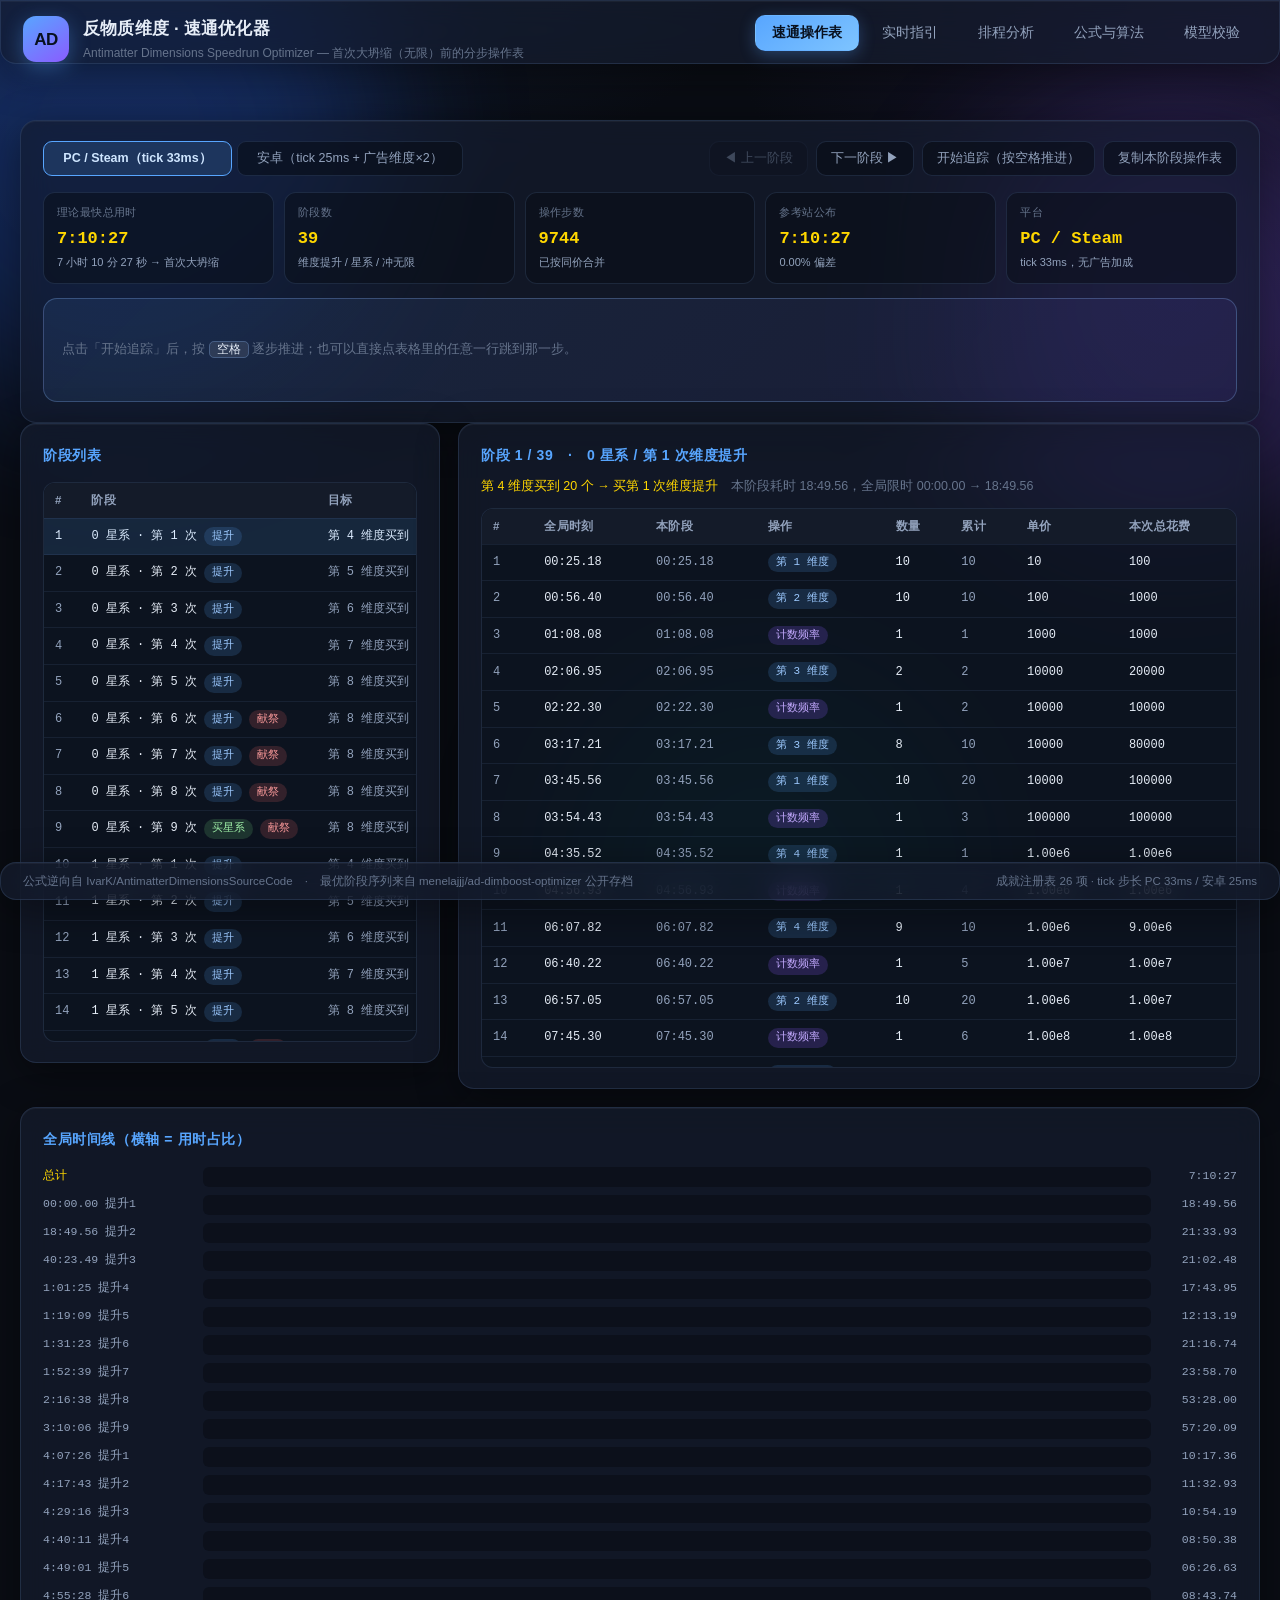
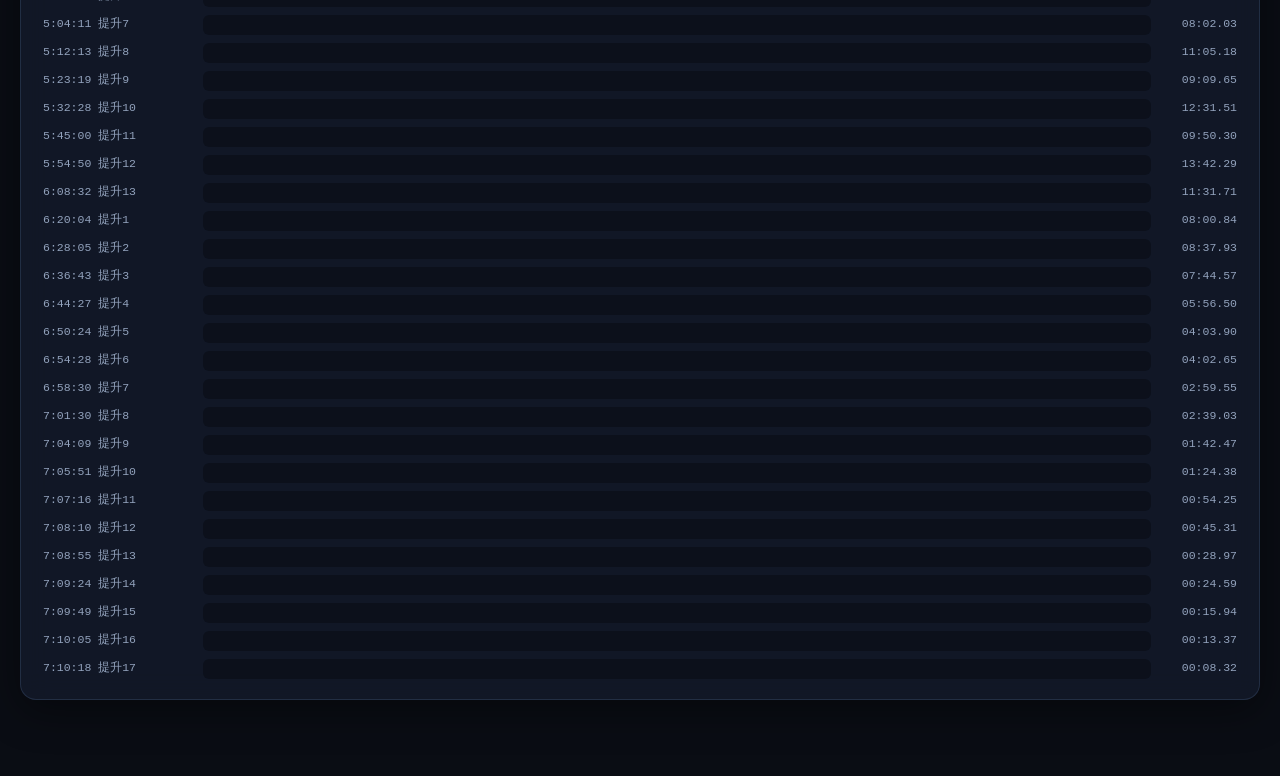
==== index.html @ b03a557e "feat: 反物质维度速通优化器 v1.0 - 基于 IvarK/AntimatterDimensionsSourceCode 逆向出首次大坍缩前的全部核心公式   (维度成本/倍率、tickspee" ====
<!DOCTYPE html>
<html lang="zh-CN">
<head>
<meta charset="utf-8" />
<meta name="viewport" content="width=device-width, initial-scale=1" />
<title>反物质维度 · 速通优化器 | AD Speedrun Optimizer</title>
<link rel="stylesheet" href="style.css" />
</head>
<body>
<div class="bg-orbs"><i></i><i></i><i></i></div>

<header class="topbar glass">
  <div class="brand">
    <span class="logo">AD</span>
    <div>
      <h1>反物质维度 · 速通优化器</h1>
      <p>Antimatter Dimensions Speedrun Optimizer — 首次大坍缩（无限）前的分步操作表</p>
    </div>
  </div>
  <nav class="tabs" id="tabs">
    <button class="tab active" data-tab="run">速通操作表</button>
    <button class="tab" data-tab="live">实时指引</button>
    <button class="tab" data-tab="route">排程分析</button>
    <button class="tab" data-tab="algo">公式与算法</button>
    <button class="tab" data-tab="verify">模型校验</button>
  </nav>
</header>

<main>
  <!-- ======================= 速通操作表（主功能） ======================= -->
  <section class="panel-tab active" id="tab-run">
    <div class="card glass wide">
      <div class="runhead">
        <div class="seg" id="rt_platform" data-group="platform">
          <button class="seg-btn active" data-val="pc">PC / Steam（tick 33ms）</button>
          <button class="seg-btn" data-val="mobile">安卓（tick 25ms + 广告维度×2）</button>
        </div>
        <div class="runbtns">
          <button class="ghost" id="rt_prev">◀ 上一阶段</button>
          <button class="ghost" id="rt_next">下一阶段 ▶</button>
          <button class="ghost" id="rt_trace">开始追踪（按空格推进）</button>
          <button class="ghost" id="rt_copy">复制本阶段操作表</button>
        </div>
      </div>
      <div id="rt_kpis" class="summary"></div>
      <div id="rt_now" class="nowbox"></div>
    </div>

    <div class="grid">
      <div class="card glass">
        <h2>阶段列表</h2>
        <div class="scroll tall" id="rt_stageTableWrap"><table id="rt_stageTable"></table></div>
      </div>
      <div class="card glass">
        <h2 id="rt_stageTitle"></h2>
        <p class="stagetarget" id="rt_stageGoal"></p>
        <div class="scroll tall" id="rt_actTableWrap"><table id="rt_actTable"></table></div>
      </div>
    </div>

    <div class="card glass wide">
      <h2>全局时间线（横轴 = 用时占比）</h2>
      <div id="rt_timeline" class="timeline empty">—</div>
    </div>
  </section>

  <!-- ======================= 实时指引 ======================= -->
  <section class="panel-tab" id="tab-live">
    <div class="grid">
      <div class="card glass">
        <h2>当前游戏状态</h2>
        <div class="field">
          <label>所在阶段</label>
          <div class="row">
            <div><label class="sub">已买星系</label><input type="number" id="liveG" value="0" min="0" max="6" /></div>
            <div><label class="sub">已买维度提升</label><input type="number" id="liveB" value="1" min="0" max="24" /></div>
          </div>
        </div>
        <div class="field">
          <label>阶段进度</label>
          <div class="seg" data-group="startMode">
            <button class="seg-btn active" data-val="fresh">阶段刚开始（推荐）</button>
            <button class="seg-btn" data-val="custom">填入当前实际数值</button>
          </div>
        </div>
        <div id="customState" class="hidden">
          <div class="field row">
            <div><label class="sub">反物质 AM</label><input type="text" id="liveAM" value="1e100" /></div>
            <div><label class="sub">已买计数频率</label><input type="number" id="liveT" value="0" min="0" /></div>
          </div>
          <div class="field"><label class="sub">各维度「已购买次数」（逗号分隔 1~8）</label>
            <input type="text" id="liveBought" value="10,10,10,10,0,0,0,0" /></div>
          <div class="field"><label class="sub">各维度「当前数量」（逗号分隔 1~8）</label>
            <input type="text" id="liveDims" value="10,10,10,10,0,0,0,0" /></div>
          <div class="field"><label class="sub">已累计献祭的第 1 维度总量</label>
            <input type="text" id="liveSac" value="0" /></div>
        </div>
        <div class="field">
          <label>本阶段目标</label>
          <select id="liveGoal">
            <option value="auto">自动（下一个维度提升）</option>
            <option value="dimboost">下一个维度提升</option>
            <option value="galaxy">买下一个星系</option>
            <option value="infinity">直接冲无限（1.797e308 AM）</option>
          </select>
        </div>
        <div class="field">
          <label>搜索强度</label>
          <div class="seg" data-group="liveEffort">
            <button class="seg-btn" data-val="0">快速</button>
            <button class="seg-btn active" data-val="1">标准</button>
            <button class="seg-btn" data-val="2">深度</button>
          </div>
        </div>
        <button class="primary" id="btnLive">计算后续最优操作</button>
        <p class="hint">输出的时刻是「从当前时刻起」的相对时间。此功能使用本工具自带的求解器，
          推导链路与「速通操作表」一致，但搜索强度低于参考站的分支搜索（后者是 C++ + GB 级内存），
          因此结果一般略慢 2~8%。</p>
      </div>

      <div class="card glass">
        <h2>后续操作序列</h2>
        <div id="liveSummary" class="summary empty">填入状态后点击计算</div>
        <div class="scroll tall" id="liveTableWrap"><table id="liveTable"></table></div>
      </div>
    </div>
  </section>

  <!-- ======================= 排程分析 ======================= -->
  <section class="panel-tab" id="tab-route">
    <div class="grid">
      <div class="card glass">
        <h2>独立求解参数</h2>
        <div class="field">
          <label>平台</label>
          <div class="seg" data-group="platform">
            <button class="seg-btn active" data-val="pc">PC / Steam</button>
            <button class="seg-btn" data-val="mobile">安卓</button>
          </div>
        </div>
        <div class="field">
          <label>求解强度</label>
          <div class="seg" data-group="effort">
            <button class="seg-btn active" data-val="-1">粗筛（快）</button>
            <button class="seg-btn" data-val="0">快速</button>
            <button class="seg-btn" data-val="1">标准</button>
          </div>
        </div>
        <div class="field row">
          <div><label>最大星系数</label><input type="number" id="maxG" value="3" min="1" max="6" /></div>
          <div><label>最大提升数</label><input type="number" id="maxB" value="14" min="4" max="24" /></div>
        </div>
        <button class="primary" id="btnSolveRoute">用自有模型独立求解排程</button>
        <div class="progress" id="routeProgress"><div class="bar"></div><span class="label">待机</span></div>
        <p class="hint">这一栏用本工具逆向出的公式 + 局部搜索<strong>独立</strong>求解，用来交叉验证操作表所采用的排程
          （哪一次维度提升后买星系）。它不参与生成操作表 —— 操作表用的是参考站公开的最优阶段序列。</p>
      </div>

      <div class="card glass">
        <h2>自有模型求得的路线</h2>
        <div id="routeSummary" class="summary empty">点击左侧按钮开始求解</div>
        <div class="scroll" id="routeTableWrap"><table id="routeTable"></table></div>
      </div>
    </div>

    <div class="card glass wide">
      <h2>时间线</h2>
      <div id="timeline" class="timeline empty">求解后显示各阶段耗时分布</div>
    </div>
  </section>

  <!-- ======================= 公式与算法 ======================= -->
  <section class="panel-tab" id="tab-algo">
    <div class="card glass wide" id="algoContent"></div>
  </section>

  <!-- ======================= 模型校验 ======================= -->
  <section class="panel-tab" id="tab-verify">
    <div class="card glass wide">
      <h2>模型校验</h2>
      <p class="hint">把模型算出的数值与两类外部数据对拍：①《反物质维度安卓通关攻略》里玩家记录的真实游戏数值；
        ②参考优化器 menelajjj/ad-dimboost-optimizer 的公开存档。</p>
      <button class="primary" id="btnVerify">运行校验</button>
      <div id="verifyOut"></div>
    </div>
  </section>
</main>

<footer class="glass">
  <span>公式逆向自 IvarK/AntimatterDimensionsSourceCode　·　最优阶段序列来自 menelajjj/ad-dimboost-optimizer 公开存档</span>
  <span id="footStat"></span>
</footer>

<script src="js/model.js"></script>
<script src="js/strategies.js"></script>
<script src="js/solver.js"></script>
<script src="js/verify.js"></script>
<script src="js/refdata.js"></script>
<script src="js/runplan.js"></script>
<script src="js/app.js"></script>
<script src="js/runtab.js"></script>
</body>
</html>
---- style.css ----
/* ===== AD Speedrun Optimizer — dark glassmorphism ===== */
:root{
  --bg:#0a0d14;
  --bg2:#0f1420;
  --panel:rgba(22,29,45,.72);
  --panel-solid:#161d2d;
  --stroke:rgba(120,160,220,.16);
  --stroke-strong:rgba(120,160,220,.34);
  --txt:#e6edf7;
  --txt-dim:#93a3bd;
  --txt-mute:#66748c;
  --accent:#58a6ff;
  --accent2:#7ee787;
  --gold:#ffd700;
  --red:#ff6b6b;
  --green:#3fb950;
  --radius:16px;
  --mono:'JetBrains Mono','Cascadia Code',Consolas,'SF Mono',Menlo,monospace;
}
*{box-sizing:border-box}
html,body{margin:0;padding:0}
body{
  background:radial-gradient(1200px 800px at 12% -10%,#16233d 0%,transparent 60%),
             radial-gradient(1000px 700px at 100% 0%,#1a1630 0%,transparent 55%),
             var(--bg);
  color:var(--txt);
  font:14px/1.6 -apple-system,BlinkMacSystemFont,'Segoe UI','PingFang SC','Microsoft YaHei',sans-serif;
  min-height:100vh;
  padding-bottom:56px;
}
.bg-orbs{position:fixed;inset:0;z-index:0;overflow:hidden;pointer-events:none}
.bg-orbs i{position:absolute;border-radius:50%;filter:blur(80px);opacity:.28}
.bg-orbs i:nth-child(1){width:520px;height:520px;background:#2b6cff;left:-140px;top:-120px}
.bg-orbs i:nth-child(2){width:420px;height:420px;background:#8a5cff;right:-100px;top:120px}
.bg-orbs i:nth-child(3){width:380px;height:380px;background:#0e7f6a;left:45%;bottom:-160px}

.glass{
  background:var(--panel);
  border:1px solid var(--stroke);
  border-radius:var(--radius);
  backdrop-filter:blur(14px) saturate(140%);
  -webkit-backdrop-filter:blur(14px) saturate(140%);
  box-shadow:0 10px 40px rgba(0,0,0,.42),inset 0 1px 0 rgba(255,255,255,.045);
}
main{position:relative;z-index:1;max-width:1360px;margin:0 auto;padding:18px 20px 0}

/* ---------- top bar ---------- */
.topbar{
  position:sticky;top:0;z-index:5;margin:0;padding:14px 22px 0;
  border-radius:0 0 var(--radius) var(--radius);
  display:flex;flex-wrap:wrap;gap:14px;align-items:center;justify-content:space-between;
}
.brand{display:flex;gap:14px;align-items:center}
.logo{
  width:46px;height:46px;border-radius:13px;display:grid;place-items:center;
  background:linear-gradient(145deg,#58a6ff,#8a5cff);color:#08111f;font-weight:800;font-size:17px;
  letter-spacing:-.5px;box-shadow:0 6px 20px rgba(88,166,255,.35)
}
.topbar h1{margin:0;font-size:17px;letter-spacing:.2px}
.topbar p{margin:2px 0 0;font-size:12px;color:var(--txt-mute)}
.tabs{display:flex;gap:6px;padding-bottom:12px}
.tab{
  background:transparent;border:1px solid transparent;color:var(--txt-dim);
  padding:8px 16px;border-radius:10px;cursor:pointer;font-size:13.5px;font-family:inherit;
  transition:.16s
}
.tab:hover{color:var(--txt);background:rgba(88,166,255,.08)}
.tab.active{color:#08111f;background:linear-gradient(145deg,#58a6ff,#7ec4ff);font-weight:600;
  box-shadow:0 4px 16px rgba(88,166,255,.3)}

/* ---------- layout ---------- */
.panel-tab{display:none;padding:20px 0}
.panel-tab.active{display:block}
.grid{display:grid;grid-template-columns:minmax(340px,420px) 1fr;gap:18px;align-items:start}
@media(max-width:1020px){.grid{grid-template-columns:1fr}}
.card{padding:20px 22px}
.card.wide{margin-top:18px}
.card h2{margin:0 0 16px;font-size:14px;font-weight:600;color:var(--accent);
  letter-spacing:.6px;text-transform:uppercase}
.field{margin-bottom:14px}
.field.row{display:flex;gap:12px}
.field.row>div{flex:1}
label{display:block;font-size:12px;color:var(--txt-dim);margin-bottom:6px}
label.sub{color:var(--txt-mute);font-size:11.5px}
input,select{
  width:100%;padding:9px 12px;border-radius:10px;font-family:inherit;font-size:13px;
  background:rgba(8,12,20,.66);border:1px solid var(--stroke);color:var(--txt);outline:none;
  transition:.15s
}
input:focus,select:focus{border-color:var(--accent);box-shadow:0 0 0 3px rgba(88,166,255,.14)}
input[type=number]{font-family:var(--mono)}
.seg{display:flex;gap:5px;flex-wrap:wrap}
.seg-btn{
  flex:1 1 auto;min-width:78px;padding:8px 10px;border-radius:9px;cursor:pointer;font-family:inherit;
  font-size:12.5px;background:rgba(8,12,20,.55);border:1px solid var(--stroke);color:var(--txt-dim);
  transition:.15s
}
.seg-btn:hover{color:var(--txt);border-color:var(--stroke-strong)}
.seg-btn.active{background:rgba(88,166,255,.16);border-color:var(--accent);color:#cfe6ff;font-weight:600}
button.primary{
  width:100%;padding:12px;border-radius:11px;border:none;cursor:pointer;font-family:inherit;
  font-size:14px;font-weight:700;color:#08111f;margin-top:4px;
  background:linear-gradient(145deg,#58a6ff,#7ee787);
  box-shadow:0 8px 26px rgba(88,166,255,.3);transition:.16s
}
button.primary:hover{transform:translateY(-1px);box-shadow:0 12px 32px rgba(88,166,255,.42)}
button.primary:disabled{opacity:.5;cursor:not-allowed;transform:none}
.hint{font-size:11.5px;color:var(--txt-mute);margin:12px 0 0;line-height:1.65}
.hidden{display:none}

/* ---------- progress ---------- */
.progress{height:6px;border-radius:6px;background:rgba(8,12,20,.7);margin-top:14px;position:relative;overflow:hidden}
.progress .bar{position:absolute;inset:0;width:0%;background:linear-gradient(90deg,#58a6ff,#7ee787);transition:width .2s}
.progress .label{display:block;font-size:11.5px;color:var(--txt-mute);margin-top:7px}

/* ---------- summary ---------- */
.summary{margin-bottom:14px}
.summary.empty{color:var(--txt-mute);font-size:13px;padding:26px 0;text-align:center}
.kpis{display:grid;grid-template-columns:repeat(auto-fit,minmax(140px,1fr));gap:10px}
.kpi{background:rgba(8,12,20,.5);border:1px solid var(--stroke);border-radius:12px;padding:11px 13px}
.kpi .k{font-size:11px;color:var(--txt-mute);letter-spacing:.4px}
.kpi .v{font-family:var(--mono);font-size:17px;color:var(--gold);margin-top:3px;font-weight:600}
.kpi .s{font-size:11px;color:var(--txt-dim);margin-top:2px}

/* ---------- tables ---------- */
.scroll{max-height:420px;overflow:auto;border-radius:12px;border:1px solid var(--stroke);background:rgba(8,12,20,.34)}
.scroll.tall{max-height:560px}
table{width:100%;border-collapse:collapse;font-size:12.5px}
th,td{padding:8px 11px;text-align:left;border-bottom:1px solid rgba(120,160,220,.1);white-space:nowrap}
th{position:sticky;top:0;background:#141b29;color:var(--txt-dim);font-weight:600;font-size:11.5px;
  letter-spacing:.4px;z-index:1}
td{font-family:var(--mono);font-size:12px}
td.dim{color:var(--txt-dim)}
tr:hover td{background:rgba(88,166,255,.06)}
.tag{display:inline-block;padding:1px 8px;border-radius:20px;font-size:11px;font-family:inherit}
.tag.boost{background:rgba(88,166,255,.16);color:#9dcaff}
.tag.galaxy{background:rgba(126,231,135,.16);color:#9ff0a8}
.tag.inf{background:rgba(255,215,0,.16);color:var(--gold)}
.tag.sac{background:rgba(255,107,107,.16);color:#ff9d9d}
.tag.tick{background:rgba(138,92,255,.2);color:#c3aaff}

/* ---------- timeline ---------- */
.timeline{display:flex;flex-direction:column;gap:8px}
.tl-row{display:flex;align-items:center;gap:10px;font-size:12px}
.tl-name{width:150px;color:var(--txt-dim);font-family:var(--mono);font-size:11.5px;flex-shrink:0}
.tl-track{flex:1;height:20px;background:rgba(8,12,20,.55);border-radius:6px;overflow:hidden;position:relative}
.tl-fill{height:100%;border-radius:6px;background:linear-gradient(90deg,rgba(88,166,255,.85),rgba(138,92,255,.85))}
.tl-val{width:76px;text-align:right;font-family:var(--mono);font-size:11.5px;color:var(--txt-dim);flex-shrink:0}
.tl-row.total .tl-fill{background:linear-gradient(90deg,#ffd700,#ffa500)}
.tl-row.total .tl-name{color:var(--gold)}

/* ---------- verify / algo ---------- */
.vt-title{font-size:13px;color:var(--accent);margin:18px 0 8px;font-weight:600}
.vt-title:first-child{margin-top:4px}
.ok{color:var(--green)}.bad{color:var(--red)}
#algoContent h3{font-size:13.5px;color:var(--gold);margin:22px 0 8px}
#algoContent h3:first-child{margin-top:0}
#algoContent p,#algoContent li{font-size:13px;color:var(--txt-dim)}
#algoContent code{font-family:var(--mono);font-size:12px;background:rgba(88,166,255,.12);
  padding:1.5px 6px;border-radius:5px;color:#a8d1ff}
#algoContent pre{background:rgba(5,8,14,.7);border:1px solid var(--stroke);border-radius:12px;
  padding:14px 16px;overflow:auto;font-family:var(--mono);font-size:12px;line-height:1.7;color:#c9d7ea}
#algoContent table{margin:10px 0}
#algoContent td,#algoContent th{white-space:normal}
#algoContent td:first-child{color:#a8d1ff;font-size:12px}

footer{
  position:fixed;bottom:0;left:0;right:0;z-index:4;display:flex;justify-content:space-between;
  gap:12px;padding:9px 22px;font-size:11.5px;color:var(--txt-mute);border-radius:0;
  border-left:none;border-right:none;border-bottom:none;
}
::-webkit-scrollbar{width:9px;height:9px}
::-webkit-scrollbar-track{background:transparent}
::-webkit-scrollbar-thumb{background:rgba(120,160,220,.22);border-radius:6px}
::-webkit-scrollbar-thumb:hover{background:rgba(120,160,220,.36)}

/* ===== 速通操作表 ===== */
.runhead{display:flex;flex-wrap:wrap;gap:12px;justify-content:space-between;align-items:center;margin-bottom:16px}
.runhead .seg{flex:1 1 320px;max-width:420px}
.runbtns{display:flex;gap:8px;flex-wrap:wrap}
button.ghost{
  padding:8px 14px;border-radius:10px;cursor:pointer;font-family:inherit;font-size:12.5px;
  background:rgba(8,12,20,.55);border:1px solid var(--stroke);color:var(--txt-dim);transition:.15s
}
button.ghost:hover:not(:disabled){color:var(--txt);border-color:var(--accent);background:rgba(88,166,255,.1)}
button.ghost:disabled{opacity:.35;cursor:not-allowed}
button.ghost.on{background:rgba(126,231,135,.16);border-color:var(--accent2);color:#b8f3bf;font-weight:600}

.nowbox{
  display:flex;flex-direction:column;gap:5px;padding:16px 18px;border-radius:14px;min-height:104px;justify-content:center;
  background:linear-gradient(135deg,rgba(88,166,255,.1),rgba(138,92,255,.08));
  border:1px solid var(--stroke-strong)
}
.now-idle{color:var(--txt-mute);font-size:13px}
.now-step{font-size:11.5px;color:var(--txt-mute);letter-spacing:.6px}
.now-act{font-size:21px;font-weight:700;color:#fff}
.now-act b{color:var(--gold)}
.now-meta{font-size:12.5px;color:var(--txt-dim)}
.now-meta b{color:var(--accent);font-family:var(--mono)}
kbd{font-family:var(--mono);font-size:11.5px;padding:1px 7px;border-radius:5px;
  background:rgba(255,255,255,.09);border:1px solid var(--stroke-strong);color:var(--txt)}

.stagetarget{font-size:12.5px;color:var(--gold);margin:-6px 0 12px;line-height:1.6}
.stagetarget .dim{color:var(--txt-mute);font-weight:400}

table tr.stage-row{cursor:pointer}
table tr.stage-row.sel td{background:rgba(88,166,255,.13);color:#dcecff}
table tr.stage-row:hover td{background:rgba(88,166,255,.08)}
table tr.act-row{cursor:pointer}
table tr.act-row.cur td{background:linear-gradient(90deg,rgba(255,215,0,.2),rgba(255,215,0,.05));
  color:#fff;font-weight:600;box-shadow:inset 3px 0 0 var(--gold)}
.tl-fill.fill-gal{background:linear-gradient(90deg,rgba(126,231,135,.9),rgba(63,185,80,.85))}
.tl-fill.fill-inf{background:linear-gradient(90deg,#ffd700,#ff9d3d)}
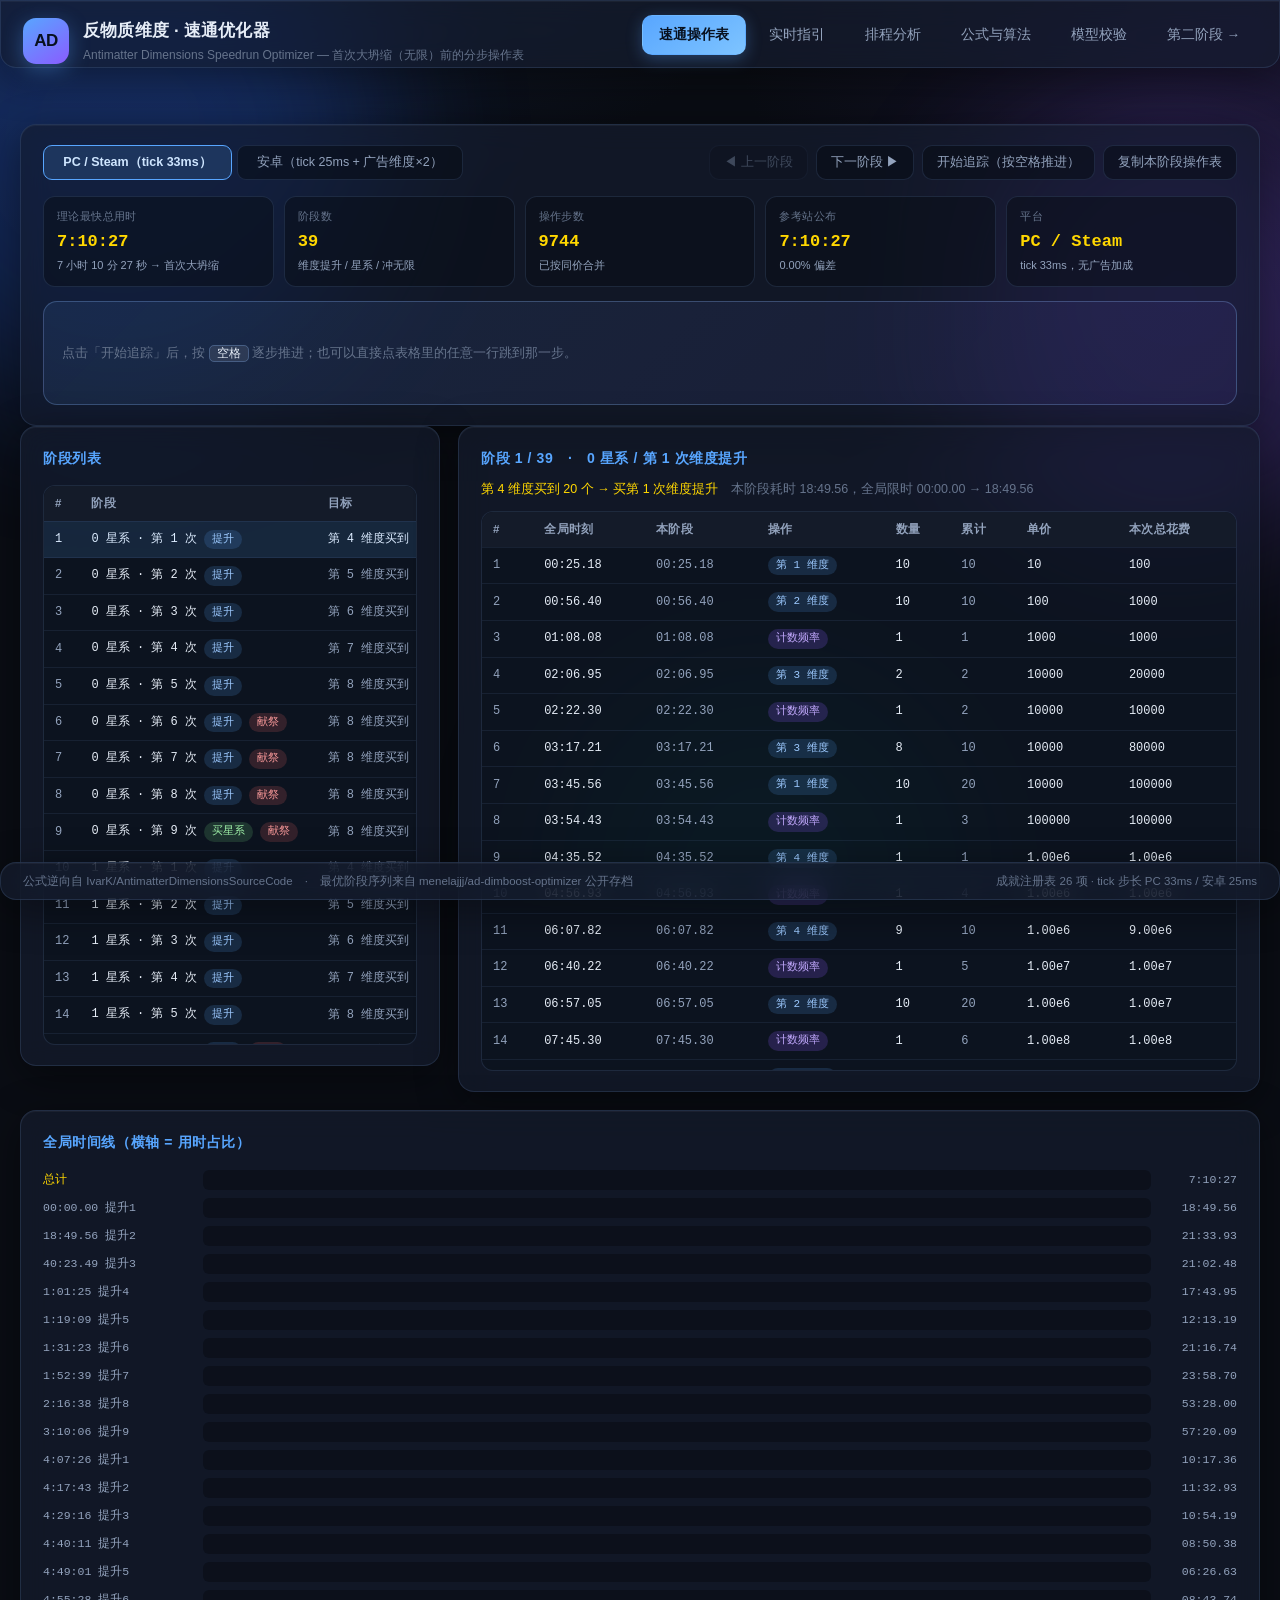
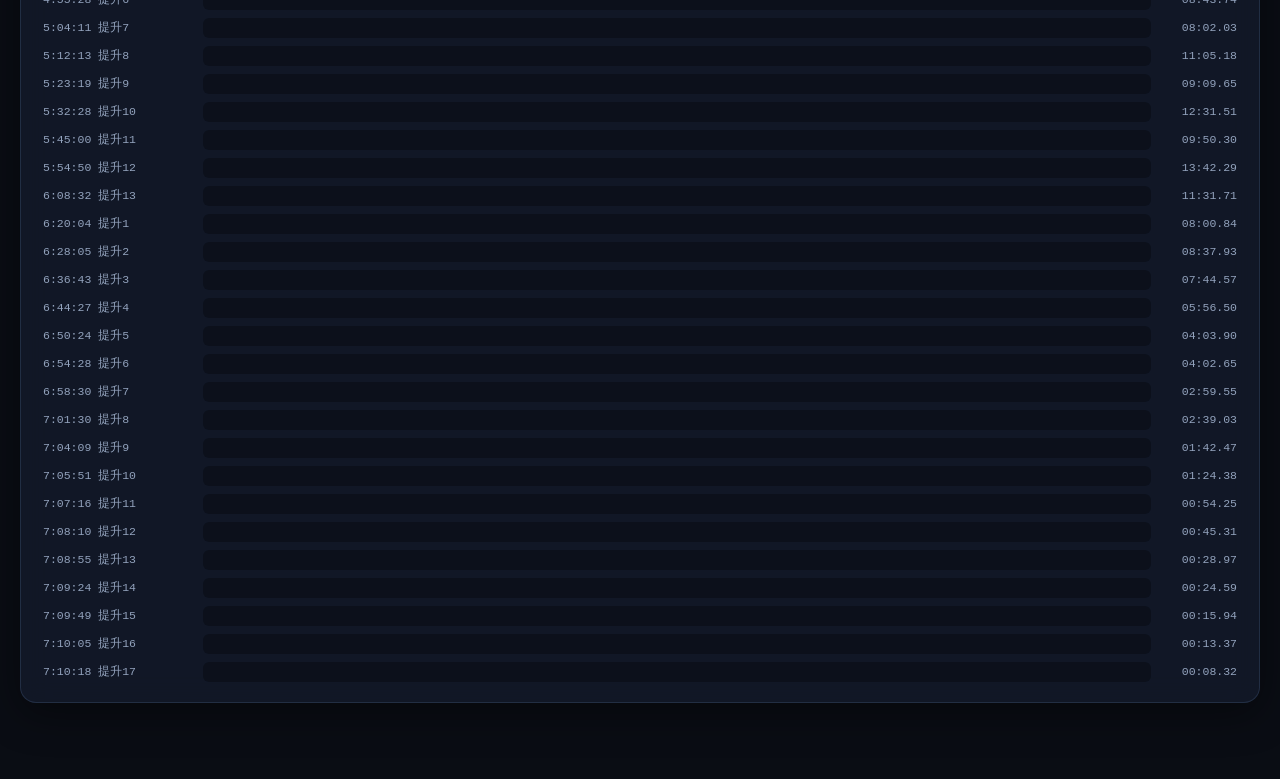
==== commit fbad26b2: "feat(stage2): 新增第二阶段「首次无限 → 首次永恒」里程碑分段与优化 里程碑来源: - 游戏内置速通里程碑 src/core/secret-formula/speedrun-milest" ====
--- a/index.html
+++ b/index.html
@@ -1,203 +1,204 @@
-<!DOCTYPE html>
-<html lang="zh-CN">
-<head>
-<meta charset="utf-8" />
-<meta name="viewport" content="width=device-width, initial-scale=1" />
-<title>反物质维度 · 速通优化器 | AD Speedrun Optimizer</title>
-<link rel="stylesheet" href="style.css" />
-</head>
-<body>
-<div class="bg-orbs"><i></i><i></i><i></i></div>
-
-<header class="topbar glass">
-  <div class="brand">
-    <span class="logo">AD</span>
-    <div>
-      <h1>反物质维度 · 速通优化器</h1>
-      <p>Antimatter Dimensions Speedrun Optimizer — 首次大坍缩（无限）前的分步操作表</p>
-    </div>
-  </div>
-  <nav class="tabs" id="tabs">
-    <button class="tab active" data-tab="run">速通操作表</button>
-    <button class="tab" data-tab="live">实时指引</button>
-    <button class="tab" data-tab="route">排程分析</button>
-    <button class="tab" data-tab="algo">公式与算法</button>
-    <button class="tab" data-tab="verify">模型校验</button>
-  </nav>
-</header>
-
-<main>
-  <!-- ======================= 速通操作表（主功能） ======================= -->
-  <section class="panel-tab active" id="tab-run">
-    <div class="card glass wide">
-      <div class="runhead">
-        <div class="seg" id="rt_platform" data-group="platform">
-          <button class="seg-btn active" data-val="pc">PC / Steam（tick 33ms）</button>
-          <button class="seg-btn" data-val="mobile">安卓（tick 25ms + 广告维度×2）</button>
-        </div>
-        <div class="runbtns">
-          <button class="ghost" id="rt_prev">◀ 上一阶段</button>
-          <button class="ghost" id="rt_next">下一阶段 ▶</button>
-          <button class="ghost" id="rt_trace">开始追踪（按空格推进）</button>
-          <button class="ghost" id="rt_copy">复制本阶段操作表</button>
-        </div>
-      </div>
-      <div id="rt_kpis" class="summary"></div>
-      <div id="rt_now" class="nowbox"></div>
-    </div>
-
-    <div class="grid">
-      <div class="card glass">
-        <h2>阶段列表</h2>
-        <div class="scroll tall" id="rt_stageTableWrap"><table id="rt_stageTable"></table></div>
-      </div>
-      <div class="card glass">
-        <h2 id="rt_stageTitle"></h2>
-        <p class="stagetarget" id="rt_stageGoal"></p>
-        <div class="scroll tall" id="rt_actTableWrap"><table id="rt_actTable"></table></div>
-      </div>
-    </div>
-
-    <div class="card glass wide">
-      <h2>全局时间线（横轴 = 用时占比）</h2>
-      <div id="rt_timeline" class="timeline empty">—</div>
-    </div>
-  </section>
-
-  <!-- ======================= 实时指引 ======================= -->
-  <section class="panel-tab" id="tab-live">
-    <div class="grid">
-      <div class="card glass">
-        <h2>当前游戏状态</h2>
-        <div class="field">
-          <label>所在阶段</label>
-          <div class="row">
-            <div><label class="sub">已买星系</label><input type="number" id="liveG" value="0" min="0" max="6" /></div>
-            <div><label class="sub">已买维度提升</label><input type="number" id="liveB" value="1" min="0" max="24" /></div>
-          </div>
-        </div>
-        <div class="field">
-          <label>阶段进度</label>
-          <div class="seg" data-group="startMode">
-            <button class="seg-btn active" data-val="fresh">阶段刚开始（推荐）</button>
-            <button class="seg-btn" data-val="custom">填入当前实际数值</button>
-          </div>
-        </div>
-        <div id="customState" class="hidden">
-          <div class="field row">
-            <div><label class="sub">反物质 AM</label><input type="text" id="liveAM" value="1e100" /></div>
-            <div><label class="sub">已买计数频率</label><input type="number" id="liveT" value="0" min="0" /></div>
-          </div>
-          <div class="field"><label class="sub">各维度「已购买次数」（逗号分隔 1~8）</label>
-            <input type="text" id="liveBought" value="10,10,10,10,0,0,0,0" /></div>
-          <div class="field"><label class="sub">各维度「当前数量」（逗号分隔 1~8）</label>
-            <input type="text" id="liveDims" value="10,10,10,10,0,0,0,0" /></div>
-          <div class="field"><label class="sub">已累计献祭的第 1 维度总量</label>
-            <input type="text" id="liveSac" value="0" /></div>
-        </div>
-        <div class="field">
-          <label>本阶段目标</label>
-          <select id="liveGoal">
-            <option value="auto">自动（下一个维度提升）</option>
-            <option value="dimboost">下一个维度提升</option>
-            <option value="galaxy">买下一个星系</option>
-            <option value="infinity">直接冲无限（1.797e308 AM）</option>
-          </select>
-        </div>
-        <div class="field">
-          <label>搜索强度</label>
-          <div class="seg" data-group="liveEffort">
-            <button class="seg-btn" data-val="0">快速</button>
-            <button class="seg-btn active" data-val="1">标准</button>
-            <button class="seg-btn" data-val="2">深度</button>
-          </div>
-        </div>
-        <button class="primary" id="btnLive">计算后续最优操作</button>
-        <p class="hint">输出的时刻是「从当前时刻起」的相对时间。此功能使用本工具自带的求解器，
-          推导链路与「速通操作表」一致，但搜索强度低于参考站的分支搜索（后者是 C++ + GB 级内存），
-          因此结果一般略慢 2~8%。</p>
-      </div>
-
-      <div class="card glass">
-        <h2>后续操作序列</h2>
-        <div id="liveSummary" class="summary empty">填入状态后点击计算</div>
-        <div class="scroll tall" id="liveTableWrap"><table id="liveTable"></table></div>
-      </div>
-    </div>
-  </section>
-
-  <!-- ======================= 排程分析 ======================= -->
-  <section class="panel-tab" id="tab-route">
-    <div class="grid">
-      <div class="card glass">
-        <h2>独立求解参数</h2>
-        <div class="field">
-          <label>平台</label>
-          <div class="seg" data-group="platform">
-            <button class="seg-btn active" data-val="pc">PC / Steam</button>
-            <button class="seg-btn" data-val="mobile">安卓</button>
-          </div>
-        </div>
-        <div class="field">
-          <label>求解强度</label>
-          <div class="seg" data-group="effort">
-            <button class="seg-btn active" data-val="-1">粗筛（快）</button>
-            <button class="seg-btn" data-val="0">快速</button>
-            <button class="seg-btn" data-val="1">标准</button>
-          </div>
-        </div>
-        <div class="field row">
-          <div><label>最大星系数</label><input type="number" id="maxG" value="3" min="1" max="6" /></div>
-          <div><label>最大提升数</label><input type="number" id="maxB" value="14" min="4" max="24" /></div>
-        </div>
-        <button class="primary" id="btnSolveRoute">用自有模型独立求解排程</button>
-        <div class="progress" id="routeProgress"><div class="bar"></div><span class="label">待机</span></div>
-        <p class="hint">这一栏用本工具逆向出的公式 + 局部搜索<strong>独立</strong>求解，用来交叉验证操作表所采用的排程
-          （哪一次维度提升后买星系）。它不参与生成操作表 —— 操作表用的是参考站公开的最优阶段序列。</p>
-      </div>
-
-      <div class="card glass">
-        <h2>自有模型求得的路线</h2>
-        <div id="routeSummary" class="summary empty">点击左侧按钮开始求解</div>
-        <div class="scroll" id="routeTableWrap"><table id="routeTable"></table></div>
-      </div>
-    </div>
-
-    <div class="card glass wide">
-      <h2>时间线</h2>
-      <div id="timeline" class="timeline empty">求解后显示各阶段耗时分布</div>
-    </div>
-  </section>
-
-  <!-- ======================= 公式与算法 ======================= -->
-  <section class="panel-tab" id="tab-algo">
-    <div class="card glass wide" id="algoContent"></div>
-  </section>
-
-  <!-- ======================= 模型校验 ======================= -->
-  <section class="panel-tab" id="tab-verify">
-    <div class="card glass wide">
-      <h2>模型校验</h2>
-      <p class="hint">把模型算出的数值与两类外部数据对拍：①《反物质维度安卓通关攻略》里玩家记录的真实游戏数值；
-        ②参考优化器 menelajjj/ad-dimboost-optimizer 的公开存档。</p>
-      <button class="primary" id="btnVerify">运行校验</button>
-      <div id="verifyOut"></div>
-    </div>
-  </section>
-</main>
-
-<footer class="glass">
-  <span>公式逆向自 IvarK/AntimatterDimensionsSourceCode　·　最优阶段序列来自 menelajjj/ad-dimboost-optimizer 公开存档</span>
-  <span id="footStat"></span>
-</footer>
-
-<script src="js/model.js"></script>
-<script src="js/strategies.js"></script>
-<script src="js/solver.js"></script>
-<script src="js/verify.js"></script>
-<script src="js/refdata.js"></script>
-<script src="js/runplan.js"></script>
-<script src="js/app.js"></script>
-<script src="js/runtab.js"></script>
-</body>
-</html>
+<!DOCTYPE html>
+<html lang="zh-CN">
+<head>
+<meta charset="utf-8" />
+<meta name="viewport" content="width=device-width, initial-scale=1" />
+<title>反物质维度 · 速通优化器 | AD Speedrun Optimizer</title>
+<link rel="stylesheet" href="style.css" />
+</head>
+<body>
+<div class="bg-orbs"><i></i><i></i><i></i></div>
+
+<header class="topbar glass">
+  <div class="brand">
+    <span class="logo">AD</span>
+    <div>
+      <h1>反物质维度 · 速通优化器</h1>
+      <p>Antimatter Dimensions Speedrun Optimizer — 首次大坍缩（无限）前的分步操作表</p>
+    </div>
+  </div>
+  <nav class="tabs" id="tabs">
+    <button class="tab active" data-tab="run">速通操作表</button>
+    <button class="tab" data-tab="live">实时指引</button>
+    <button class="tab" data-tab="route">排程分析</button>
+    <button class="tab" data-tab="algo">公式与算法</button>
+    <button class="tab" data-tab="verify">模型校验</button>
+    <a class="tab" href="./stage2.html" style="text-decoration:none">第二阶段 →</a>
+  </nav>
+</header>
+
+<main>
+  <!-- ======================= 速通操作表（主功能） ======================= -->
+  <section class="panel-tab active" id="tab-run">
+    <div class="card glass wide">
+      <div class="runhead">
+        <div class="seg" id="rt_platform" data-group="platform">
+          <button class="seg-btn active" data-val="pc">PC / Steam（tick 33ms）</button>
+          <button class="seg-btn" data-val="mobile">安卓（tick 25ms + 广告维度×2）</button>
+        </div>
+        <div class="runbtns">
+          <button class="ghost" id="rt_prev">◀ 上一阶段</button>
+          <button class="ghost" id="rt_next">下一阶段 ▶</button>
+          <button class="ghost" id="rt_trace">开始追踪（按空格推进）</button>
+          <button class="ghost" id="rt_copy">复制本阶段操作表</button>
+        </div>
+      </div>
+      <div id="rt_kpis" class="summary"></div>
+      <div id="rt_now" class="nowbox"></div>
+    </div>
+
+    <div class="grid">
+      <div class="card glass">
+        <h2>阶段列表</h2>
+        <div class="scroll tall" id="rt_stageTableWrap"><table id="rt_stageTable"></table></div>
+      </div>
+      <div class="card glass">
+        <h2 id="rt_stageTitle"></h2>
+        <p class="stagetarget" id="rt_stageGoal"></p>
+        <div class="scroll tall" id="rt_actTableWrap"><table id="rt_actTable"></table></div>
+      </div>
+    </div>
+
+    <div class="card glass wide">
+      <h2>全局时间线（横轴 = 用时占比）</h2>
+      <div id="rt_timeline" class="timeline empty">—</div>
+    </div>
+  </section>
+
+  <!-- ======================= 实时指引 ======================= -->
+  <section class="panel-tab" id="tab-live">
+    <div class="grid">
+      <div class="card glass">
+        <h2>当前游戏状态</h2>
+        <div class="field">
+          <label>所在阶段</label>
+          <div class="row">
+            <div><label class="sub">已买星系</label><input type="number" id="liveG" value="0" min="0" max="6" /></div>
+            <div><label class="sub">已买维度提升</label><input type="number" id="liveB" value="1" min="0" max="24" /></div>
+          </div>
+        </div>
+        <div class="field">
+          <label>阶段进度</label>
+          <div class="seg" data-group="startMode">
+            <button class="seg-btn active" data-val="fresh">阶段刚开始（推荐）</button>
+            <button class="seg-btn" data-val="custom">填入当前实际数值</button>
+          </div>
+        </div>
+        <div id="customState" class="hidden">
+          <div class="field row">
+            <div><label class="sub">反物质 AM</label><input type="text" id="liveAM" value="1e100" /></div>
+            <div><label class="sub">已买计数频率</label><input type="number" id="liveT" value="0" min="0" /></div>
+          </div>
+          <div class="field"><label class="sub">各维度「已购买次数」（逗号分隔 1~8）</label>
+            <input type="text" id="liveBought" value="10,10,10,10,0,0,0,0" /></div>
+          <div class="field"><label class="sub">各维度「当前数量」（逗号分隔 1~8）</label>
+            <input type="text" id="liveDims" value="10,10,10,10,0,0,0,0" /></div>
+          <div class="field"><label class="sub">已累计献祭的第 1 维度总量</label>
+            <input type="text" id="liveSac" value="0" /></div>
+        </div>
+        <div class="field">
+          <label>本阶段目标</label>
+          <select id="liveGoal">
+            <option value="auto">自动（下一个维度提升）</option>
+            <option value="dimboost">下一个维度提升</option>
+            <option value="galaxy">买下一个星系</option>
+            <option value="infinity">直接冲无限（1.797e308 AM）</option>
+          </select>
+        </div>
+        <div class="field">
+          <label>搜索强度</label>
+          <div class="seg" data-group="liveEffort">
+            <button class="seg-btn" data-val="0">快速</button>
+            <button class="seg-btn active" data-val="1">标准</button>
+            <button class="seg-btn" data-val="2">深度</button>
+          </div>
+        </div>
+        <button class="primary" id="btnLive">计算后续最优操作</button>
+        <p class="hint">输出的时刻是「从当前时刻起」的相对时间。此功能使用本工具自带的求解器，
+          推导链路与「速通操作表」一致，但搜索强度低于参考站的分支搜索（后者是 C++ + GB 级内存），
+          因此结果一般略慢 2~8%。</p>
+      </div>
+
+      <div class="card glass">
+        <h2>后续操作序列</h2>
+        <div id="liveSummary" class="summary empty">填入状态后点击计算</div>
+        <div class="scroll tall" id="liveTableWrap"><table id="liveTable"></table></div>
+      </div>
+    </div>
+  </section>
+
+  <!-- ======================= 排程分析 ======================= -->
+  <section class="panel-tab" id="tab-route">
+    <div class="grid">
+      <div class="card glass">
+        <h2>独立求解参数</h2>
+        <div class="field">
+          <label>平台</label>
+          <div class="seg" data-group="platform">
+            <button class="seg-btn active" data-val="pc">PC / Steam</button>
+            <button class="seg-btn" data-val="mobile">安卓</button>
+          </div>
+        </div>
+        <div class="field">
+          <label>求解强度</label>
+          <div class="seg" data-group="effort">
+            <button class="seg-btn active" data-val="-1">粗筛（快）</button>
+            <button class="seg-btn" data-val="0">快速</button>
+            <button class="seg-btn" data-val="1">标准</button>
+          </div>
+        </div>
+        <div class="field row">
+          <div><label>最大星系数</label><input type="number" id="maxG" value="3" min="1" max="6" /></div>
+          <div><label>最大提升数</label><input type="number" id="maxB" value="14" min="4" max="24" /></div>
+        </div>
+        <button class="primary" id="btnSolveRoute">用自有模型独立求解排程</button>
+        <div class="progress" id="routeProgress"><div class="bar"></div><span class="label">待机</span></div>
+        <p class="hint">这一栏用本工具逆向出的公式 + 局部搜索<strong>独立</strong>求解，用来交叉验证操作表所采用的排程
+          （哪一次维度提升后买星系）。它不参与生成操作表 —— 操作表用的是参考站公开的最优阶段序列。</p>
+      </div>
+
+      <div class="card glass">
+        <h2>自有模型求得的路线</h2>
+        <div id="routeSummary" class="summary empty">点击左侧按钮开始求解</div>
+        <div class="scroll" id="routeTableWrap"><table id="routeTable"></table></div>
+      </div>
+    </div>
+
+    <div class="card glass wide">
+      <h2>时间线</h2>
+      <div id="timeline" class="timeline empty">求解后显示各阶段耗时分布</div>
+    </div>
+  </section>
+
+  <!-- ======================= 公式与算法 ======================= -->
+  <section class="panel-tab" id="tab-algo">
+    <div class="card glass wide" id="algoContent"></div>
+  </section>
+
+  <!-- ======================= 模型校验 ======================= -->
+  <section class="panel-tab" id="tab-verify">
+    <div class="card glass wide">
+      <h2>模型校验</h2>
+      <p class="hint">把模型算出的数值与两类外部数据对拍：①《反物质维度安卓通关攻略》里玩家记录的真实游戏数值；
+        ②参考优化器 menelajjj/ad-dimboost-optimizer 的公开存档。</p>
+      <button class="primary" id="btnVerify">运行校验</button>
+      <div id="verifyOut"></div>
+    </div>
+  </section>
+</main>
+
+<footer class="glass">
+  <span>公式逆向自 IvarK/AntimatterDimensionsSourceCode　·　最优阶段序列来自 menelajjj/ad-dimboost-optimizer 公开存档</span>
+  <span id="footStat"></span>
+</footer>
+
+<script src="js/model.js"></script>
+<script src="js/strategies.js"></script>
+<script src="js/solver.js"></script>
+<script src="js/verify.js"></script>
+<script src="js/refdata.js"></script>
+<script src="js/runplan.js"></script>
+<script src="js/app.js"></script>
+<script src="js/runtab.js"></script>
+</body>
+</html>
--- a/style.css
+++ b/style.css
@@ -211,3 +211,9 @@
   color:#fff;font-weight:600;box-shadow:inset 3px 0 0 var(--gold)}
 .tl-fill.fill-gal{background:linear-gradient(90deg,rgba(126,231,135,.9),rgba(63,185,80,.85))}
 .tl-fill.fill-inf{background:linear-gradient(90deg,#ffd700,#ff9d3d)}
+
+/* ===== 第二阶段页面 ===== */
+.row-2{display:flex;gap:10px}
+.row-2>span{flex:1;display:block}
+.ms-detail .src{margin-left:4px}
+a.tab{text-decoration:none;display:inline-block}
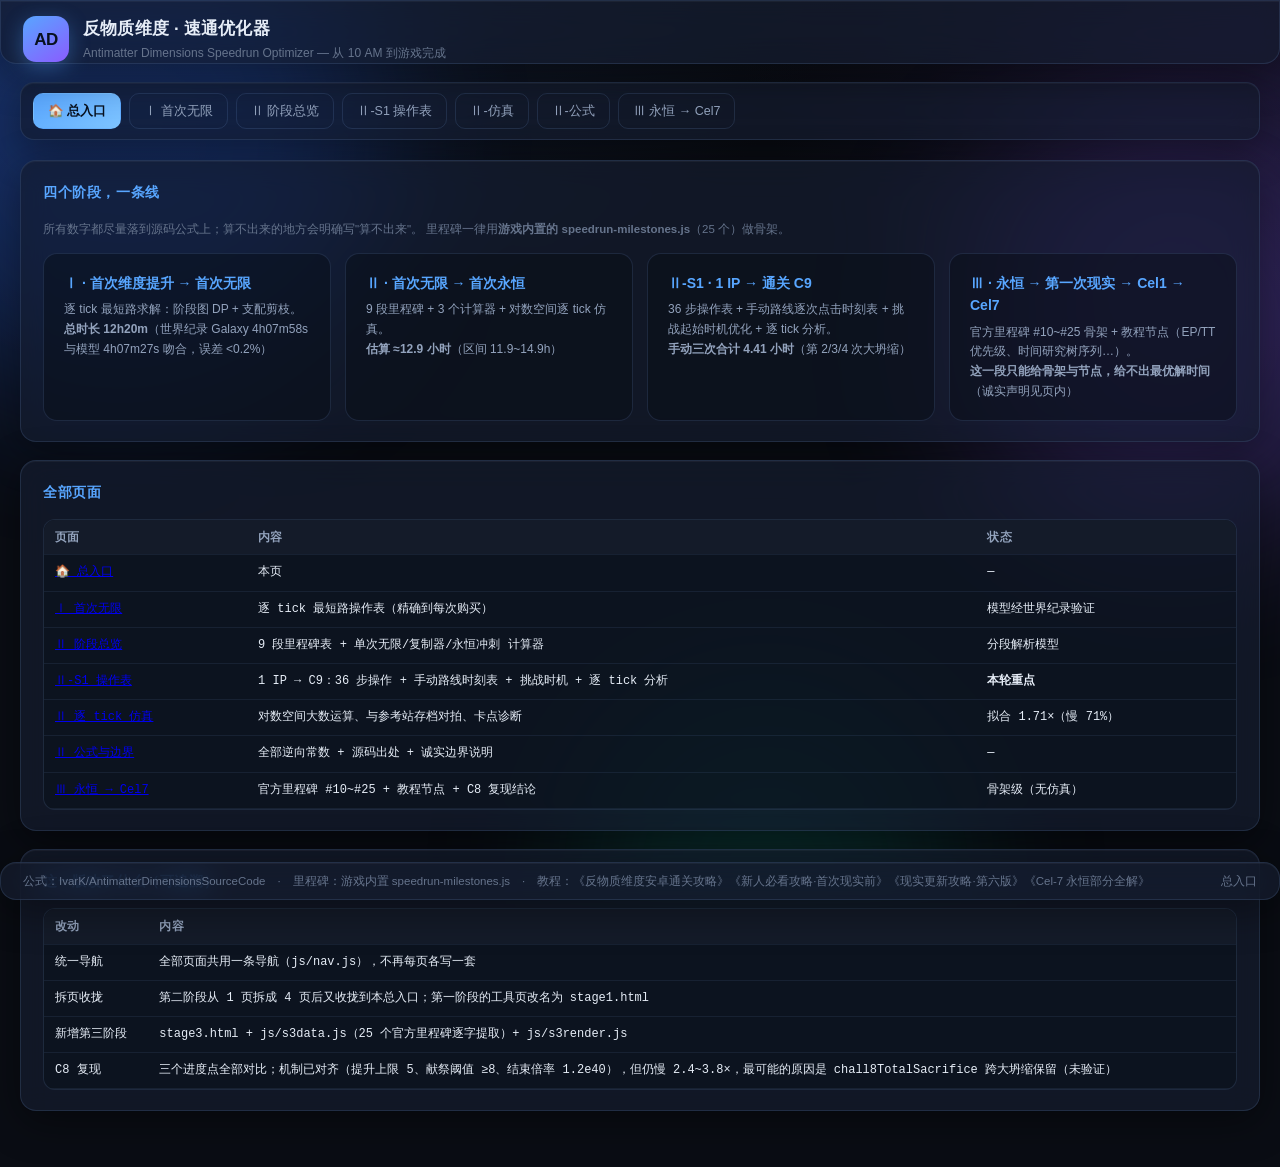
==== commit 55342e87: "feat(site): 全站整合 + 第三阶段（里程碑 #10~#25）+ C8 复现结论 - index.html 重建为总入口；第一阶段页改名 stage1.html；js/nav.js 全站统一" ====
--- a/index.html
+++ b/index.html
@@ -1,204 +1,76 @@
-<!DOCTYPE html>
-<html lang="zh-CN">
-<head>
-<meta charset="utf-8" />
-<meta name="viewport" content="width=device-width, initial-scale=1" />
-<title>反物质维度 · 速通优化器 | AD Speedrun Optimizer</title>
-<link rel="stylesheet" href="style.css" />
-</head>
-<body>
-<div class="bg-orbs"><i></i><i></i><i></i></div>
-
-<header class="topbar glass">
-  <div class="brand">
-    <span class="logo">AD</span>
-    <div>
-      <h1>反物质维度 · 速通优化器</h1>
-      <p>Antimatter Dimensions Speedrun Optimizer — 首次大坍缩（无限）前的分步操作表</p>
-    </div>
-  </div>
-  <nav class="tabs" id="tabs">
-    <button class="tab active" data-tab="run">速通操作表</button>
-    <button class="tab" data-tab="live">实时指引</button>
-    <button class="tab" data-tab="route">排程分析</button>
-    <button class="tab" data-tab="algo">公式与算法</button>
-    <button class="tab" data-tab="verify">模型校验</button>
-    <a class="tab" href="./stage2.html" style="text-decoration:none">第二阶段 →</a>
-  </nav>
-</header>
-
-<main>
-  <!-- ======================= 速通操作表（主功能） ======================= -->
-  <section class="panel-tab active" id="tab-run">
-    <div class="card glass wide">
-      <div class="runhead">
-        <div class="seg" id="rt_platform" data-group="platform">
-          <button class="seg-btn active" data-val="pc">PC / Steam（tick 33ms）</button>
-          <button class="seg-btn" data-val="mobile">安卓（tick 25ms + 广告维度×2）</button>
-        </div>
-        <div class="runbtns">
-          <button class="ghost" id="rt_prev">◀ 上一阶段</button>
-          <button class="ghost" id="rt_next">下一阶段 ▶</button>
-          <button class="ghost" id="rt_trace">开始追踪（按空格推进）</button>
-          <button class="ghost" id="rt_copy">复制本阶段操作表</button>
-        </div>
-      </div>
-      <div id="rt_kpis" class="summary"></div>
-      <div id="rt_now" class="nowbox"></div>
-    </div>
-
-    <div class="grid">
-      <div class="card glass">
-        <h2>阶段列表</h2>
-        <div class="scroll tall" id="rt_stageTableWrap"><table id="rt_stageTable"></table></div>
-      </div>
-      <div class="card glass">
-        <h2 id="rt_stageTitle"></h2>
-        <p class="stagetarget" id="rt_stageGoal"></p>
-        <div class="scroll tall" id="rt_actTableWrap"><table id="rt_actTable"></table></div>
-      </div>
-    </div>
-
-    <div class="card glass wide">
-      <h2>全局时间线（横轴 = 用时占比）</h2>
-      <div id="rt_timeline" class="timeline empty">—</div>
-    </div>
-  </section>
-
-  <!-- ======================= 实时指引 ======================= -->
-  <section class="panel-tab" id="tab-live">
-    <div class="grid">
-      <div class="card glass">
-        <h2>当前游戏状态</h2>
-        <div class="field">
-          <label>所在阶段</label>
-          <div class="row">
-            <div><label class="sub">已买星系</label><input type="number" id="liveG" value="0" min="0" max="6" /></div>
-            <div><label class="sub">已买维度提升</label><input type="number" id="liveB" value="1" min="0" max="24" /></div>
-          </div>
-        </div>
-        <div class="field">
-          <label>阶段进度</label>
-          <div class="seg" data-group="startMode">
-            <button class="seg-btn active" data-val="fresh">阶段刚开始（推荐）</button>
-            <button class="seg-btn" data-val="custom">填入当前实际数值</button>
-          </div>
-        </div>
-        <div id="customState" class="hidden">
-          <div class="field row">
-            <div><label class="sub">反物质 AM</label><input type="text" id="liveAM" value="1e100" /></div>
-            <div><label class="sub">已买计数频率</label><input type="number" id="liveT" value="0" min="0" /></div>
-          </div>
-          <div class="field"><label class="sub">各维度「已购买次数」（逗号分隔 1~8）</label>
-            <input type="text" id="liveBought" value="10,10,10,10,0,0,0,0" /></div>
-          <div class="field"><label class="sub">各维度「当前数量」（逗号分隔 1~8）</label>
-            <input type="text" id="liveDims" value="10,10,10,10,0,0,0,0" /></div>
-          <div class="field"><label class="sub">已累计献祭的第 1 维度总量</label>
-            <input type="text" id="liveSac" value="0" /></div>
-        </div>
-        <div class="field">
-          <label>本阶段目标</label>
-          <select id="liveGoal">
-            <option value="auto">自动（下一个维度提升）</option>
-            <option value="dimboost">下一个维度提升</option>
-            <option value="galaxy">买下一个星系</option>
-            <option value="infinity">直接冲无限（1.797e308 AM）</option>
-          </select>
-        </div>
-        <div class="field">
-          <label>搜索强度</label>
-          <div class="seg" data-group="liveEffort">
-            <button class="seg-btn" data-val="0">快速</button>
-            <button class="seg-btn active" data-val="1">标准</button>
-            <button class="seg-btn" data-val="2">深度</button>
-          </div>
-        </div>
-        <button class="primary" id="btnLive">计算后续最优操作</button>
-        <p class="hint">输出的时刻是「从当前时刻起」的相对时间。此功能使用本工具自带的求解器，
-          推导链路与「速通操作表」一致，但搜索强度低于参考站的分支搜索（后者是 C++ + GB 级内存），
-          因此结果一般略慢 2~8%。</p>
-      </div>
-
-      <div class="card glass">
-        <h2>后续操作序列</h2>
-        <div id="liveSummary" class="summary empty">填入状态后点击计算</div>
-        <div class="scroll tall" id="liveTableWrap"><table id="liveTable"></table></div>
-      </div>
-    </div>
-  </section>
-
-  <!-- ======================= 排程分析 ======================= -->
-  <section class="panel-tab" id="tab-route">
-    <div class="grid">
-      <div class="card glass">
-        <h2>独立求解参数</h2>
-        <div class="field">
-          <label>平台</label>
-          <div class="seg" data-group="platform">
-            <button class="seg-btn active" data-val="pc">PC / Steam</button>
-            <button class="seg-btn" data-val="mobile">安卓</button>
-          </div>
-        </div>
-        <div class="field">
-          <label>求解强度</label>
-          <div class="seg" data-group="effort">
-            <button class="seg-btn active" data-val="-1">粗筛（快）</button>
-            <button class="seg-btn" data-val="0">快速</button>
-            <button class="seg-btn" data-val="1">标准</button>
-          </div>
-        </div>
-        <div class="field row">
-          <div><label>最大星系数</label><input type="number" id="maxG" value="3" min="1" max="6" /></div>
-          <div><label>最大提升数</label><input type="number" id="maxB" value="14" min="4" max="24" /></div>
-        </div>
-        <button class="primary" id="btnSolveRoute">用自有模型独立求解排程</button>
-        <div class="progress" id="routeProgress"><div class="bar"></div><span class="label">待机</span></div>
-        <p class="hint">这一栏用本工具逆向出的公式 + 局部搜索<strong>独立</strong>求解，用来交叉验证操作表所采用的排程
-          （哪一次维度提升后买星系）。它不参与生成操作表 —— 操作表用的是参考站公开的最优阶段序列。</p>
-      </div>
-
-      <div class="card glass">
-        <h2>自有模型求得的路线</h2>
-        <div id="routeSummary" class="summary empty">点击左侧按钮开始求解</div>
-        <div class="scroll" id="routeTableWrap"><table id="routeTable"></table></div>
-      </div>
-    </div>
-
-    <div class="card glass wide">
-      <h2>时间线</h2>
-      <div id="timeline" class="timeline empty">求解后显示各阶段耗时分布</div>
-    </div>
-  </section>
-
-  <!-- ======================= 公式与算法 ======================= -->
-  <section class="panel-tab" id="tab-algo">
-    <div class="card glass wide" id="algoContent"></div>
-  </section>
-
-  <!-- ======================= 模型校验 ======================= -->
-  <section class="panel-tab" id="tab-verify">
-    <div class="card glass wide">
-      <h2>模型校验</h2>
-      <p class="hint">把模型算出的数值与两类外部数据对拍：①《反物质维度安卓通关攻略》里玩家记录的真实游戏数值；
-        ②参考优化器 menelajjj/ad-dimboost-optimizer 的公开存档。</p>
-      <button class="primary" id="btnVerify">运行校验</button>
-      <div id="verifyOut"></div>
-    </div>
-  </section>
-</main>
-
-<footer class="glass">
-  <span>公式逆向自 IvarK/AntimatterDimensionsSourceCode　·　最优阶段序列来自 menelajjj/ad-dimboost-optimizer 公开存档</span>
-  <span id="footStat"></span>
-</footer>
-
-<script src="js/model.js"></script>
-<script src="js/strategies.js"></script>
-<script src="js/solver.js"></script>
-<script src="js/verify.js"></script>
-<script src="js/refdata.js"></script>
-<script src="js/runplan.js"></script>
-<script src="js/app.js"></script>
-<script src="js/runtab.js"></script>
-</body>
-</html>
+<!DOCTYPE html>
+<html lang="zh-CN">
+<head>
+<meta charset="utf-8" />
+<meta name="viewport" content="width=device-width, initial-scale=1" />
+<title>AD 速通优化器 · 总入口</title>
+<link rel="stylesheet" href="style.css" />
+</head>
+<body>
+<div class="bg-orbs"><i></i><i></i><i></i></div>
+<header class="topbar glass">
+  <div class="brand">
+    <span class="logo">AD</span>
+    <div>
+      <h1>反物质维度 · 速通优化器</h1>
+      <p>Antimatter Dimensions Speedrun Optimizer — 从 10 AM 到游戏完成</p>
+    </div>
+  </div>
+</header>
+<main>
+  <nav class="subnav glass" id="subnav"></nav>
+
+  <div class="card glass wide">
+    <h2>四个阶段，一条线</h2>
+    <p class="hint">所有数字都尽量落到源码公式上；算不出来的地方会明确写"算不出来"。
+      里程碑一律用<b>游戏内置的 speedrun-milestones.js</b>（25 个）做骨架。</p>
+    <div class="navcards" style="margin-top:14px">
+      <a class="navcard" href="./stage1.html">
+        <div class="t">Ⅰ · 首次维度提升 → 首次无限</div>
+        <div class="d">逐 tick 最短路求解：阶段图 DP + 支配剪枝。<br>
+          <b>总时长 12h20m</b>（世界纪录 Galaxy 4h07m58s 与模型 4h07m27s 吻合，误差 &lt;0.2%）</div></a>
+      <a class="navcard" href="./stage2.html">
+        <div class="t">Ⅱ · 首次无限 → 首次永恒</div>
+        <div class="d">9 段里程碑 + 3 个计算器 + 对数空间逐 tick 仿真。<br>
+          <b>估算 ≈12.9 小时</b>（区间 11.9~14.9h）</div></a>
+      <a class="navcard" href="./stage2-s1.html">
+        <div class="t">Ⅱ-S1 · 1 IP → 通关 C9</div>
+        <div class="d">36 步操作表 + 手动路线逐次点击时刻表 + 挑战起始时机优化 + 逐 tick 分析。<br>
+          <b>手动三次合计 4.41 小时</b>（第 2/3/4 次大坍缩）</div></a>
+      <a class="navcard" href="./stage3.html">
+        <div class="t">Ⅲ · 永恒 → 第一次现实 → Cel1 → Cel7</div>
+        <div class="d">官方里程碑 #10~#25 骨架 + 教程节点（EP/TT 优先级、时间研究树序列…）。<br>
+          <b>这一段只能给骨架与节点，给不出最优解时间</b>（诚实声明见页内）</div></a>
+    </div>
+  </div>
+
+  <div class="card glass wide">
+    <h2>全部页面</h2>
+    <div class="scroll"><table><thead><tr><th>页面</th><th>内容</th><th>状态</th></tr></thead><tbody>
+      <tr><td><a href="./index.html">🏠 总入口</a></td><td>本页</td><td>—</td></tr>
+      <tr><td><a href="./stage1.html">Ⅰ 首次无限</a></td><td>逐 tick 最短路操作表（精确到每次购买）</td><td>模型经世界纪录验证</td></tr>
+      <tr><td><a href="./stage2.html">Ⅱ 阶段总览</a></td><td>9 段里程碑表 + 单次无限/复制器/永恒冲刺 计算器</td><td>分段解析模型</td></tr>
+      <tr><td><a href="./stage2-s1.html">Ⅱ-S1 操作表</a></td><td>1 IP → C9：36 步操作 + 手动路线时刻表 + 挑战时机 + 逐 tick 分析</td><td><b>本轮重点</b></td></tr>
+      <tr><td><a href="./stage2-sim.html">Ⅱ 逐 tick 仿真</a></td><td>对数空间大数运算、与参考站存档对拍、卡点诊断</td><td>拟合 1.71×（慢 71%）</td></tr>
+      <tr><td><a href="./stage2-formula.html">Ⅱ 公式与边界</a></td><td>全部逆向常数 + 源码出处 + 诚实边界说明</td><td>—</td></tr>
+      <tr><td><a href="./stage3.html">Ⅲ 永恒 → Cel7</a></td><td>官方里程碑 #10~#25 + 教程节点 + C8 复现结论</td><td>骨架级（无仿真）</td></tr>
+    </tbody></table></div>
+  </div>
+
+  <div class="card glass wide">
+    <h2>这一版改了什么（可追溯）</h2>
+    <div class="scroll"><table><thead><tr><th>改动</th><th>内容</th></tr></thead><tbody>
+      <tr><td>统一导航</td><td>全部页面共用一条导航（js/nav.js），不再每页各写一套</td></tr>
+      <tr><td>拆页收拢</td><td>第二阶段从 1 页拆成 4 页后又收拢到本总入口；第一阶段的工具页改名为 <code>stage1.html</code></td></tr>
+      <tr><td>新增第三阶段</td><td><code>stage3.html</code> + <code>js/s3data.js</code>（25 个官方里程碑逐字提取）+ <code>js/s3render.js</code></td></tr>
+      <tr><td>C8 复现</td><td>三个进度点全部对比；机制已对齐（提升上限 5、献祭阈值 ≥8、结束倍率 1.2e40），但仍慢 2.4~3.8×，最可能的原因是 <code>chall8TotalSacrifice</code> 跨大坍缩保留（未验证）</td></tr>
+    </tbody></table></div>
+  </div>
+</main>
+<footer class="glass">
+  <span>公式：IvarK/AntimatterDimensionsSourceCode　·　里程碑：游戏内置 speedrun-milestones.js　·　教程：《反物质维度安卓通关攻略》《新人必看攻略·首次现实前》《现实更新攻略·第六版》《Cel-7 永恒部分全解》</span>
+  <span>总入口</span>
+</footer>
+<script src="js/nav.js"></script>
+</body>
+</html>
--- a/style.css
+++ b/style.css
@@ -217,3 +217,24 @@
 .row-2>span{flex:1;display:block}
 .ms-detail .src{margin-left:4px}
 a.tab{text-decoration:none;display:inline-block}
+
+/* ===== 分段导航 & S1 页 ===== */
+.subnav{display:flex;gap:8px;flex-wrap:wrap;margin:0 0 20px;padding:10px 12px;border-radius:14px}
+.subnav a{padding:7px 14px;border-radius:10px;border:1px solid var(--stroke);color:var(--txt-dim);
+  font-size:12.5px;text-decoration:none;transition:.16s}
+.subnav a:hover{color:var(--txt);background:rgba(88,166,255,.08)}
+.subnav a.active{color:#08111f;background:linear-gradient(145deg,#58a6ff,#7ec4ff);font-weight:600;border-color:transparent}
+.btn,button.btn{padding:9px 18px;border-radius:11px;border:1px solid transparent;cursor:pointer;
+  background:linear-gradient(145deg,#58a6ff,#3a86e0);color:#08111f;font-weight:600;font-size:13px;
+  font-family:inherit;transition:.16s}
+.btn:hover{transform:translateY(-1px);box-shadow:0 10px 26px rgba(88,166,255,.35)}
+.logbox{margin:0;padding:14px 16px;border-radius:12px;background:rgba(6,9,16,.72);
+  border:1px solid var(--stroke);font-family:var(--mono);font-size:11.5px;line-height:1.75;
+  color:#bcd0ea;max-height:460px;overflow:auto;white-space:pre}
+#s1steps td,#s1iu td,#s1const td,#s1ladder td,#s1timeline td{white-space:normal}
+.navcards{display:grid;grid-template-columns:repeat(auto-fit,minmax(220px,1fr));gap:14px}
+.navcard{display:block;text-decoration:none;color:inherit;padding:18px 20px;border-radius:14px;
+  background:rgba(8,12,20,.45);border:1px solid var(--stroke);transition:.18s}
+.navcard:hover{border-color:var(--accent);background:rgba(88,166,255,.08);transform:translateY(-2px)}
+.navcard .t{font-size:14px;font-weight:600;color:var(--accent);margin-bottom:6px}
+.navcard .d{font-size:12px;color:var(--txt-dim);line-height:1.65}
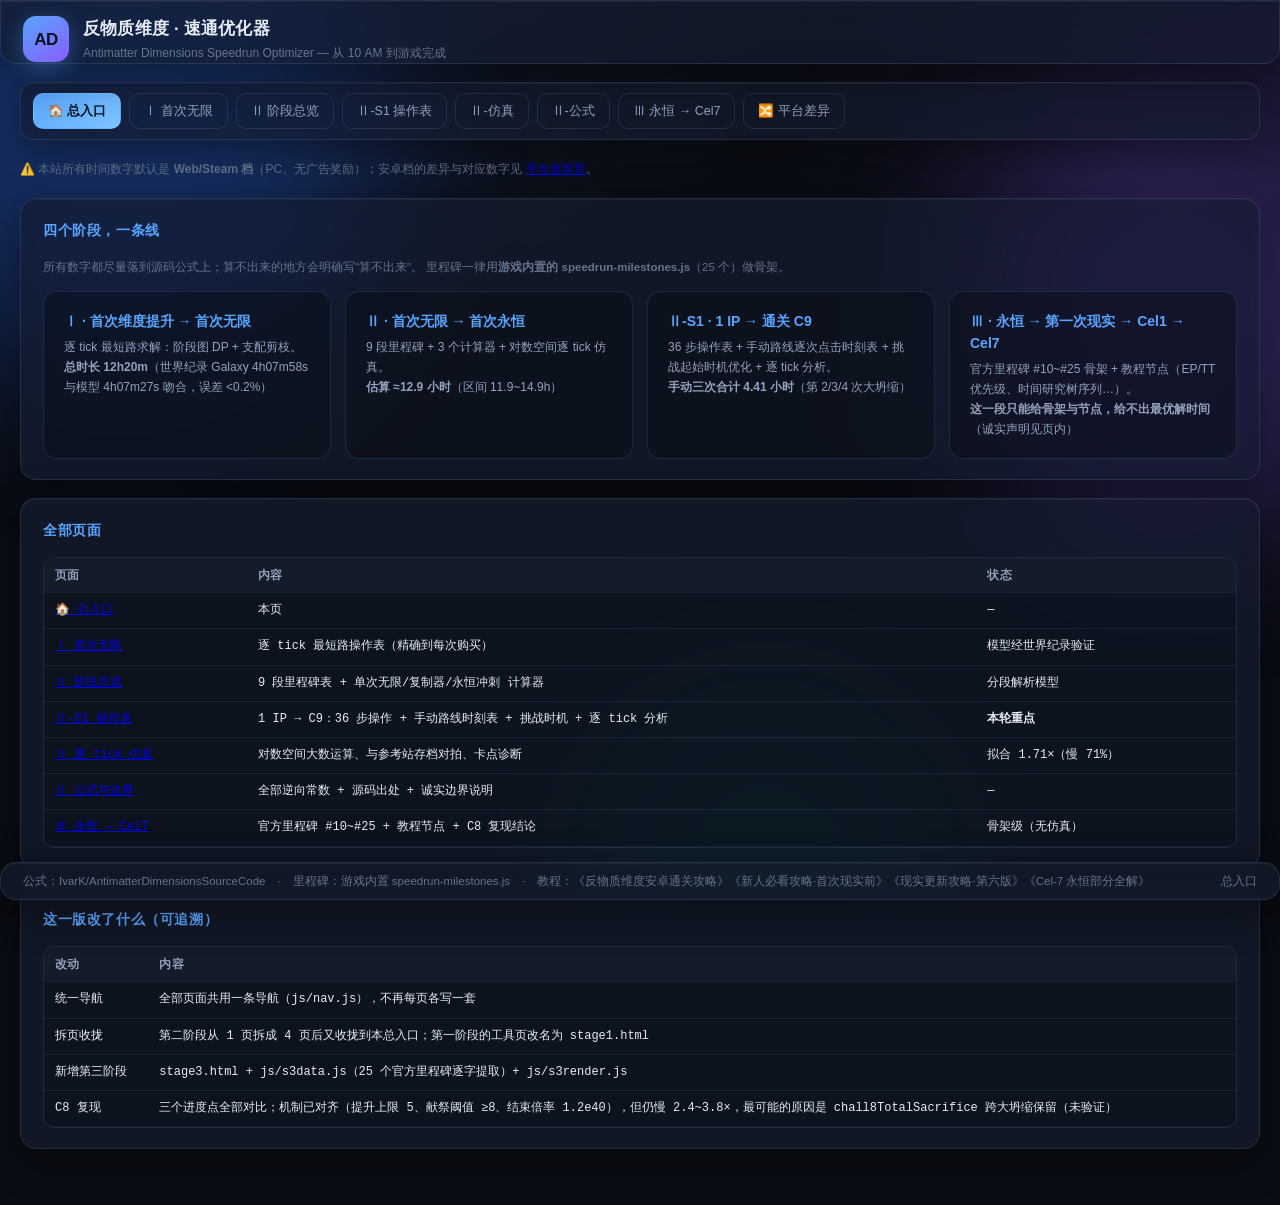
==== commit daadf044: "feat(platform): 平台差异页 + 广告加成参数 + 按平台重算（第一阶段 2.001x 实测比值，Web 档与 WR 误差 0.2%）" ====
--- a/index.html
+++ b/index.html
@@ -19,6 +19,7 @@
 </header>
 <main>
   <nav class="subnav glass" id="subnav"></nav>
+  <div id="pfNote"><div class="hint" style="font-size:12px;color:var(--txt-mute)">⚠️ 本站所有时间数字默认是 <b>Web/Steam 档</b>（PC、无广告奖励）；安卓档的差异与对应数字见 <a href="./platform.html">平台差异页</a>。</div></div>
 
   <div class="card glass wide">
     <h2>四个阶段，一条线</h2>
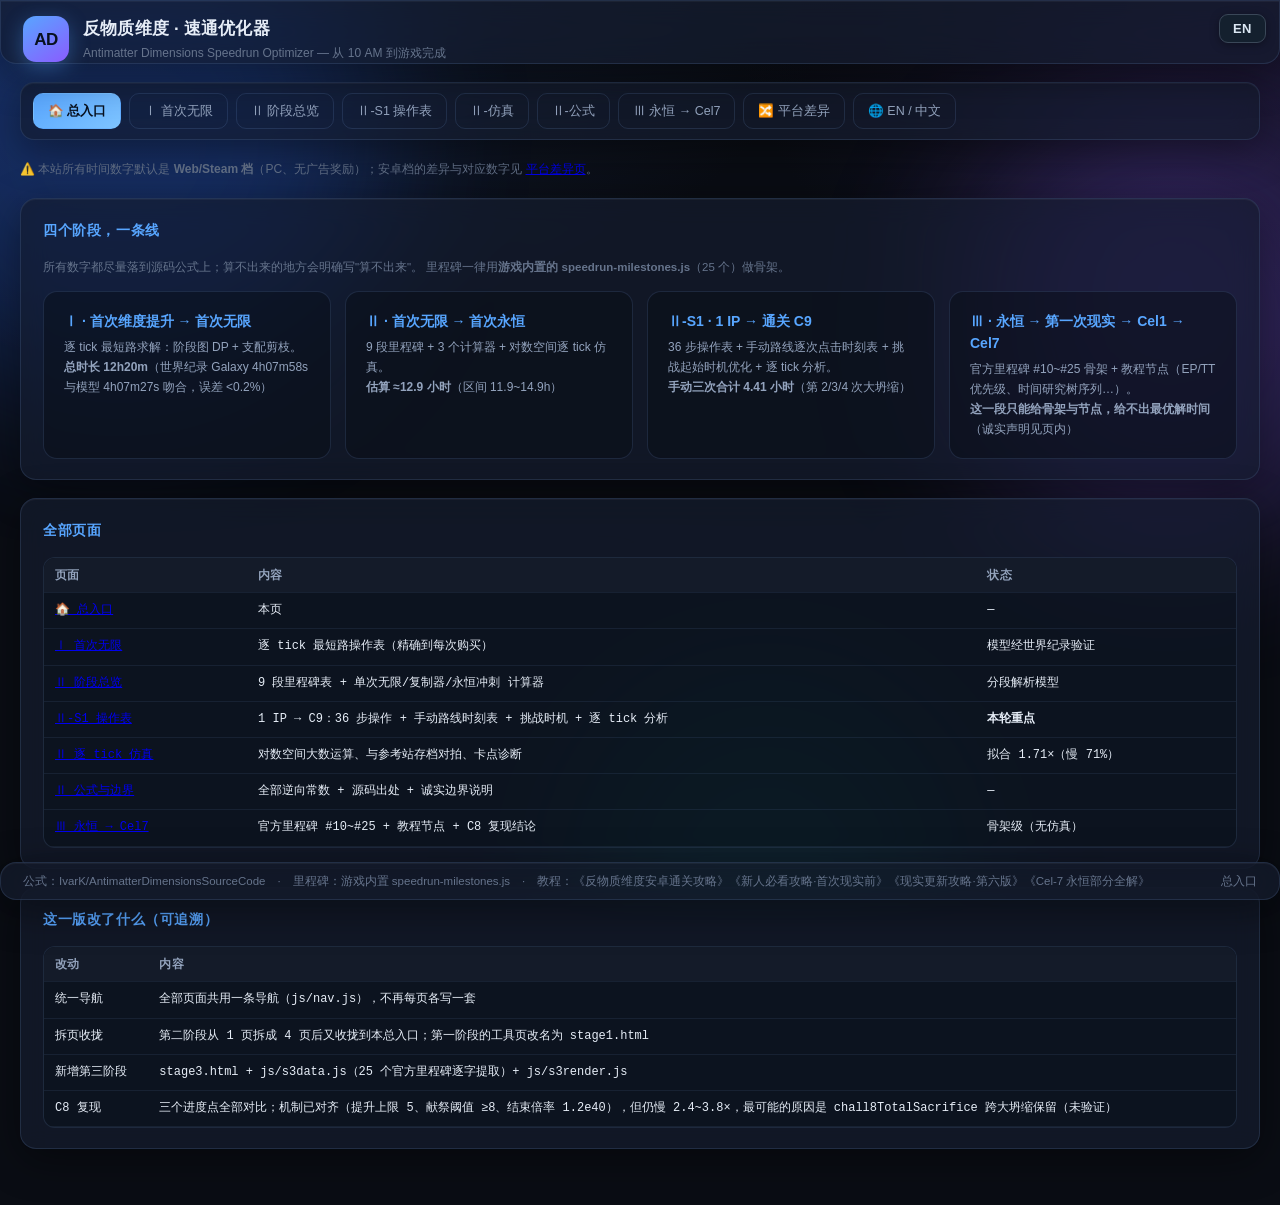
==== commit b0171033: "feat(i18n): 全站中英双语切换（覆盖 9 页，2418 条字符串 100% 覆盖）" ====
--- a/index.html
+++ b/index.html
@@ -1,77 +1,79 @@
-<!DOCTYPE html>
-<html lang="zh-CN">
-<head>
-<meta charset="utf-8" />
-<meta name="viewport" content="width=device-width, initial-scale=1" />
-<title>AD 速通优化器 · 总入口</title>
-<link rel="stylesheet" href="style.css" />
-</head>
-<body>
-<div class="bg-orbs"><i></i><i></i><i></i></div>
-<header class="topbar glass">
-  <div class="brand">
-    <span class="logo">AD</span>
-    <div>
-      <h1>反物质维度 · 速通优化器</h1>
-      <p>Antimatter Dimensions Speedrun Optimizer — 从 10 AM 到游戏完成</p>
-    </div>
-  </div>
-</header>
-<main>
-  <nav class="subnav glass" id="subnav"></nav>
-  <div id="pfNote"><div class="hint" style="font-size:12px;color:var(--txt-mute)">⚠️ 本站所有时间数字默认是 <b>Web/Steam 档</b>（PC、无广告奖励）；安卓档的差异与对应数字见 <a href="./platform.html">平台差异页</a>。</div></div>
-
-  <div class="card glass wide">
-    <h2>四个阶段，一条线</h2>
-    <p class="hint">所有数字都尽量落到源码公式上；算不出来的地方会明确写"算不出来"。
-      里程碑一律用<b>游戏内置的 speedrun-milestones.js</b>（25 个）做骨架。</p>
-    <div class="navcards" style="margin-top:14px">
-      <a class="navcard" href="./stage1.html">
-        <div class="t">Ⅰ · 首次维度提升 → 首次无限</div>
-        <div class="d">逐 tick 最短路求解：阶段图 DP + 支配剪枝。<br>
-          <b>总时长 12h20m</b>（世界纪录 Galaxy 4h07m58s 与模型 4h07m27s 吻合，误差 &lt;0.2%）</div></a>
-      <a class="navcard" href="./stage2.html">
-        <div class="t">Ⅱ · 首次无限 → 首次永恒</div>
-        <div class="d">9 段里程碑 + 3 个计算器 + 对数空间逐 tick 仿真。<br>
-          <b>估算 ≈12.9 小时</b>（区间 11.9~14.9h）</div></a>
-      <a class="navcard" href="./stage2-s1.html">
-        <div class="t">Ⅱ-S1 · 1 IP → 通关 C9</div>
-        <div class="d">36 步操作表 + 手动路线逐次点击时刻表 + 挑战起始时机优化 + 逐 tick 分析。<br>
-          <b>手动三次合计 4.41 小时</b>（第 2/3/4 次大坍缩）</div></a>
-      <a class="navcard" href="./stage3.html">
-        <div class="t">Ⅲ · 永恒 → 第一次现实 → Cel1 → Cel7</div>
-        <div class="d">官方里程碑 #10~#25 骨架 + 教程节点（EP/TT 优先级、时间研究树序列…）。<br>
-          <b>这一段只能给骨架与节点，给不出最优解时间</b>（诚实声明见页内）</div></a>
-    </div>
-  </div>
-
-  <div class="card glass wide">
-    <h2>全部页面</h2>
-    <div class="scroll"><table><thead><tr><th>页面</th><th>内容</th><th>状态</th></tr></thead><tbody>
-      <tr><td><a href="./index.html">🏠 总入口</a></td><td>本页</td><td>—</td></tr>
-      <tr><td><a href="./stage1.html">Ⅰ 首次无限</a></td><td>逐 tick 最短路操作表（精确到每次购买）</td><td>模型经世界纪录验证</td></tr>
-      <tr><td><a href="./stage2.html">Ⅱ 阶段总览</a></td><td>9 段里程碑表 + 单次无限/复制器/永恒冲刺 计算器</td><td>分段解析模型</td></tr>
-      <tr><td><a href="./stage2-s1.html">Ⅱ-S1 操作表</a></td><td>1 IP → C9：36 步操作 + 手动路线时刻表 + 挑战时机 + 逐 tick 分析</td><td><b>本轮重点</b></td></tr>
-      <tr><td><a href="./stage2-sim.html">Ⅱ 逐 tick 仿真</a></td><td>对数空间大数运算、与参考站存档对拍、卡点诊断</td><td>拟合 1.71×（慢 71%）</td></tr>
-      <tr><td><a href="./stage2-formula.html">Ⅱ 公式与边界</a></td><td>全部逆向常数 + 源码出处 + 诚实边界说明</td><td>—</td></tr>
-      <tr><td><a href="./stage3.html">Ⅲ 永恒 → Cel7</a></td><td>官方里程碑 #10~#25 + 教程节点 + C8 复现结论</td><td>骨架级（无仿真）</td></tr>
-    </tbody></table></div>
-  </div>
-
-  <div class="card glass wide">
-    <h2>这一版改了什么（可追溯）</h2>
-    <div class="scroll"><table><thead><tr><th>改动</th><th>内容</th></tr></thead><tbody>
-      <tr><td>统一导航</td><td>全部页面共用一条导航（js/nav.js），不再每页各写一套</td></tr>
-      <tr><td>拆页收拢</td><td>第二阶段从 1 页拆成 4 页后又收拢到本总入口；第一阶段的工具页改名为 <code>stage1.html</code></td></tr>
-      <tr><td>新增第三阶段</td><td><code>stage3.html</code> + <code>js/s3data.js</code>（25 个官方里程碑逐字提取）+ <code>js/s3render.js</code></td></tr>
-      <tr><td>C8 复现</td><td>三个进度点全部对比；机制已对齐（提升上限 5、献祭阈值 ≥8、结束倍率 1.2e40），但仍慢 2.4~3.8×，最可能的原因是 <code>chall8TotalSacrifice</code> 跨大坍缩保留（未验证）</td></tr>
-    </tbody></table></div>
-  </div>
-</main>
-<footer class="glass">
-  <span>公式：IvarK/AntimatterDimensionsSourceCode　·　里程碑：游戏内置 speedrun-milestones.js　·　教程：《反物质维度安卓通关攻略》《新人必看攻略·首次现实前》《现实更新攻略·第六版》《Cel-7 永恒部分全解》</span>
-  <span>总入口</span>
-</footer>
-<script src="js/nav.js"></script>
-</body>
-</html>
+<!DOCTYPE html>
+<html lang="zh-CN">
+<head>
+<meta charset="utf-8" />
+<meta name="viewport" content="width=device-width, initial-scale=1" />
+<title>AD 速通优化器 · 总入口</title>
+<link rel="stylesheet" href="style.css" />
+  <script src="js/zh_en.js"></script>
+  <script src="js/i18n.js"></script>
+</head>
+<body>
+<div class="bg-orbs"><i></i><i></i><i></i></div>
+<header class="topbar glass">
+  <div class="brand">
+    <span class="logo">AD</span>
+    <div>
+      <h1>反物质维度 · 速通优化器</h1>
+      <p>Antimatter Dimensions Speedrun Optimizer — 从 10 AM 到游戏完成</p>
+    </div>
+  </div>
+</header>
+<main>
+  <nav class="subnav glass" id="subnav"></nav>
+  <div id="pfNote"><div class="hint" style="font-size:12px;color:var(--txt-mute)">⚠️ 本站所有时间数字默认是 <b>Web/Steam 档</b>（PC、无广告奖励）；安卓档的差异与对应数字见 <a href="./platform.html">平台差异页</a>。</div></div>
+
+  <div class="card glass wide">
+    <h2>四个阶段，一条线</h2>
+    <p class="hint">所有数字都尽量落到源码公式上；算不出来的地方会明确写"算不出来"。
+      里程碑一律用<b>游戏内置的 speedrun-milestones.js</b>（25 个）做骨架。</p>
+    <div class="navcards" style="margin-top:14px">
+      <a class="navcard" href="./stage1.html">
+        <div class="t">Ⅰ · 首次维度提升 → 首次无限</div>
+        <div class="d">逐 tick 最短路求解：阶段图 DP + 支配剪枝。<br>
+          <b>总时长 12h20m</b>（世界纪录 Galaxy 4h07m58s 与模型 4h07m27s 吻合，误差 &lt;0.2%）</div></a>
+      <a class="navcard" href="./stage2.html">
+        <div class="t">Ⅱ · 首次无限 → 首次永恒</div>
+        <div class="d">9 段里程碑 + 3 个计算器 + 对数空间逐 tick 仿真。<br>
+          <b>估算 ≈12.9 小时</b>（区间 11.9~14.9h）</div></a>
+      <a class="navcard" href="./stage2-s1.html">
+        <div class="t">Ⅱ-S1 · 1 IP → 通关 C9</div>
+        <div class="d">36 步操作表 + 手动路线逐次点击时刻表 + 挑战起始时机优化 + 逐 tick 分析。<br>
+          <b>手动三次合计 4.41 小时</b>（第 2/3/4 次大坍缩）</div></a>
+      <a class="navcard" href="./stage3.html">
+        <div class="t">Ⅲ · 永恒 → 第一次现实 → Cel1 → Cel7</div>
+        <div class="d">官方里程碑 #10~#25 骨架 + 教程节点（EP/TT 优先级、时间研究树序列…）。<br>
+          <b>这一段只能给骨架与节点，给不出最优解时间</b>（诚实声明见页内）</div></a>
+    </div>
+  </div>
+
+  <div class="card glass wide">
+    <h2>全部页面</h2>
+    <div class="scroll"><table><thead><tr><th>页面</th><th>内容</th><th>状态</th></tr></thead><tbody>
+      <tr><td><a href="./index.html">🏠 总入口</a></td><td>本页</td><td>—</td></tr>
+      <tr><td><a href="./stage1.html">Ⅰ 首次无限</a></td><td>逐 tick 最短路操作表（精确到每次购买）</td><td>模型经世界纪录验证</td></tr>
+      <tr><td><a href="./stage2.html">Ⅱ 阶段总览</a></td><td>9 段里程碑表 + 单次无限/复制器/永恒冲刺 计算器</td><td>分段解析模型</td></tr>
+      <tr><td><a href="./stage2-s1.html">Ⅱ-S1 操作表</a></td><td>1 IP → C9：36 步操作 + 手动路线时刻表 + 挑战时机 + 逐 tick 分析</td><td><b>本轮重点</b></td></tr>
+      <tr><td><a href="./stage2-sim.html">Ⅱ 逐 tick 仿真</a></td><td>对数空间大数运算、与参考站存档对拍、卡点诊断</td><td>拟合 1.71×（慢 71%）</td></tr>
+      <tr><td><a href="./stage2-formula.html">Ⅱ 公式与边界</a></td><td>全部逆向常数 + 源码出处 + 诚实边界说明</td><td>—</td></tr>
+      <tr><td><a href="./stage3.html">Ⅲ 永恒 → Cel7</a></td><td>官方里程碑 #10~#25 + 教程节点 + C8 复现结论</td><td>骨架级（无仿真）</td></tr>
+    </tbody></table></div>
+  </div>
+
+  <div class="card glass wide">
+    <h2>这一版改了什么（可追溯）</h2>
+    <div class="scroll"><table><thead><tr><th>改动</th><th>内容</th></tr></thead><tbody>
+      <tr><td>统一导航</td><td>全部页面共用一条导航（js/nav.js），不再每页各写一套</td></tr>
+      <tr><td>拆页收拢</td><td>第二阶段从 1 页拆成 4 页后又收拢到本总入口；第一阶段的工具页改名为 <code>stage1.html</code></td></tr>
+      <tr><td>新增第三阶段</td><td><code>stage3.html</code> + <code>js/s3data.js</code>（25 个官方里程碑逐字提取）+ <code>js/s3render.js</code></td></tr>
+      <tr><td>C8 复现</td><td>三个进度点全部对比；机制已对齐（提升上限 5、献祭阈值 ≥8、结束倍率 1.2e40），但仍慢 2.4~3.8×，最可能的原因是 <code>chall8TotalSacrifice</code> 跨大坍缩保留（未验证）</td></tr>
+    </tbody></table></div>
+  </div>
+</main>
+<footer class="glass">
+  <span>公式：IvarK/AntimatterDimensionsSourceCode　·　里程碑：游戏内置 speedrun-milestones.js　·　教程：《反物质维度安卓通关攻略》《新人必看攻略·首次现实前》《现实更新攻略·第六版》《Cel-7 永恒部分全解》</span>
+  <span>总入口</span>
+</footer>
+<script src="js/nav.js"></script>
+</body>
+</html>
